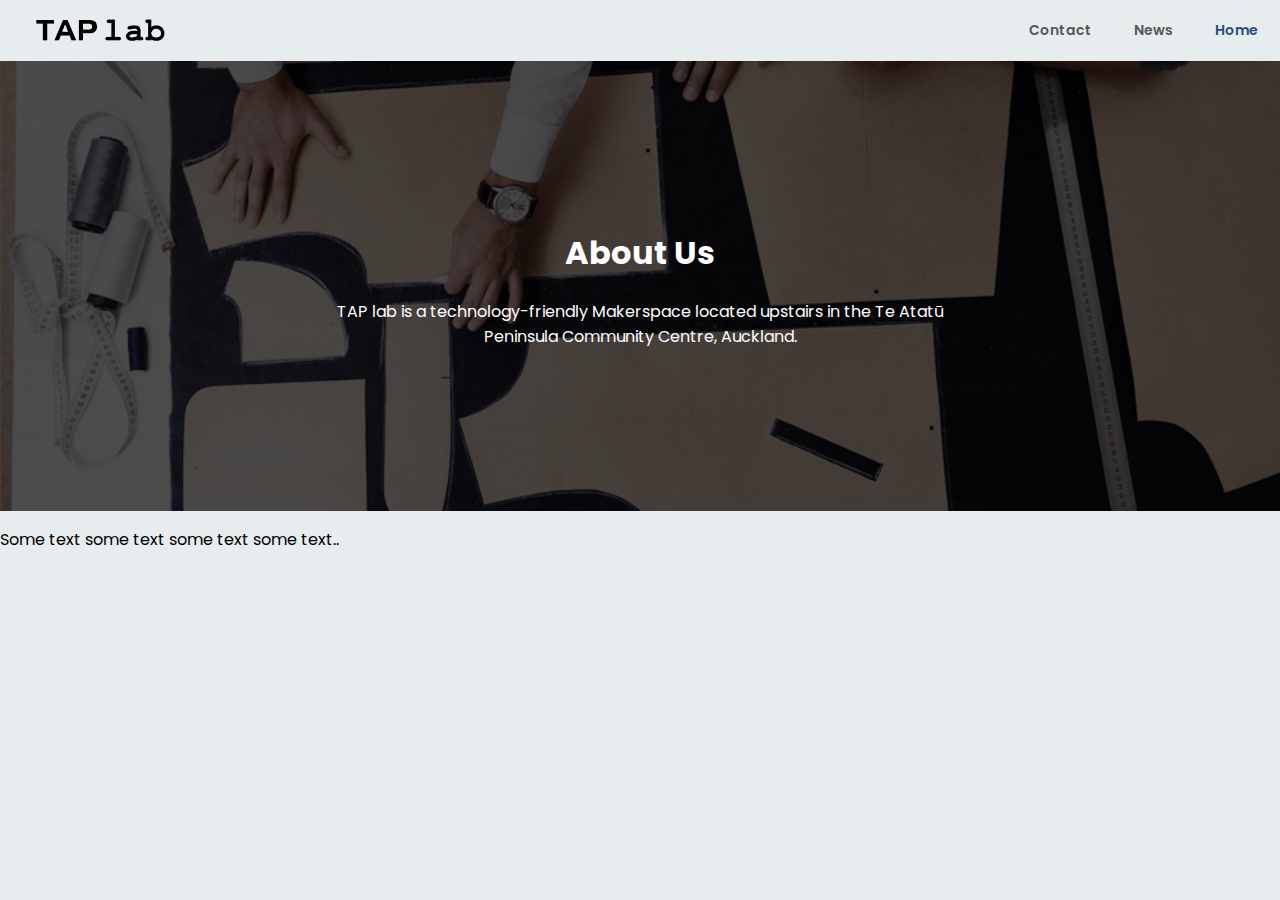
==== html/index.html @ 34ae373c "first" ====
<!DOCTYPE html>
<html>
    <head>
        <title>Tap lab</title>
        <link rel="icon" href="../src/favcon.ico">
        <link rel="stylesheet" href="../css/style.css">
        <link href='https://fonts.googleapis.com/css?family=Poppins' rel='stylesheet'>
    </head>
    
    <body>
        <div id="navbar">
            <a class="active" href="#aboutus">Home</a>
            <a href="#whatson">News</a>
            <a href="#contact">Contact</a>
            <img src="../src/logo.png" alt="logo">
        </div>

        <div class="hero-image">
            <div class="hero-text">
                <h1>About Us</h1>
                <p>TAP lab is a technology-friendly Makerspace located upstairs in the 
                    Te Atatū Peninsula Community Centre, Auckland.</p>
            </div>
        </div>
          
        <div class="main">
            <p>Some text some text some text some text..</p>
        </div>
    </body>
</html>
---- css/style.css ----
:root {
  --white: #E7ECEF;
  --lightBlue: #A3CEF1;
  --blue: #6096BA;
  --darkBlue: #274C77;
  --lightGrey: #8B8C89;
  --grey: #565754;
  --black: #0e0e2f;
}

body {
  background-color: var(--white);
  margin: 0px;
  font-family: 'Poppins';
}

#navbar {
  overflow: hidden;
  background-color: var(--white);
}

#navbar img {
  float: left;
  height: 30px;

  padding-top: 15px;
  padding-bottom: 15px;
  padding-left: 31px;
}

#navbar a {
  float: right;
  display: block;
  color: var(--grey);
  text-align: center;
  padding: 20px;
  padding-right: 22px;
  text-decoration: none;
  font-size: 14px;
  font-weight: 600;
}

#navbar a:hover {
  background-color: var(--white);
  color: var(--lightGrey);
}

#navbar a.active {
  background-color: var(--white);
  color: var(--darkBlue);
}

body, html {
  height: 100%;
}

  /* The hero image */
.hero-image {
  /* Use "linear-gradient" to add a darken background effect to the image (photographer.jpg). This will make the text easier to read */
  background-image: linear-gradient(rgba(0, 0, 0, 0.7), rgba(0, 0, 0, 0.7)), url("../src/pattern-making.png");

  /* Set a specific height */
  height: 50%;

  /* Position and center the image to scale nicely on all screens */
  background-position: center;
  background-repeat: no-repeat;
  background-size: cover;
  position: relative;
  padding-left: 30%;
  padding-right: 30%;
}

/* Place text in the middle of the image */
.hero-text {
  text-align: center;
  position: absolute;
  top: 50%;
  left: 50%;
  transform: translate(-50%, -50%);
  color: white;
}
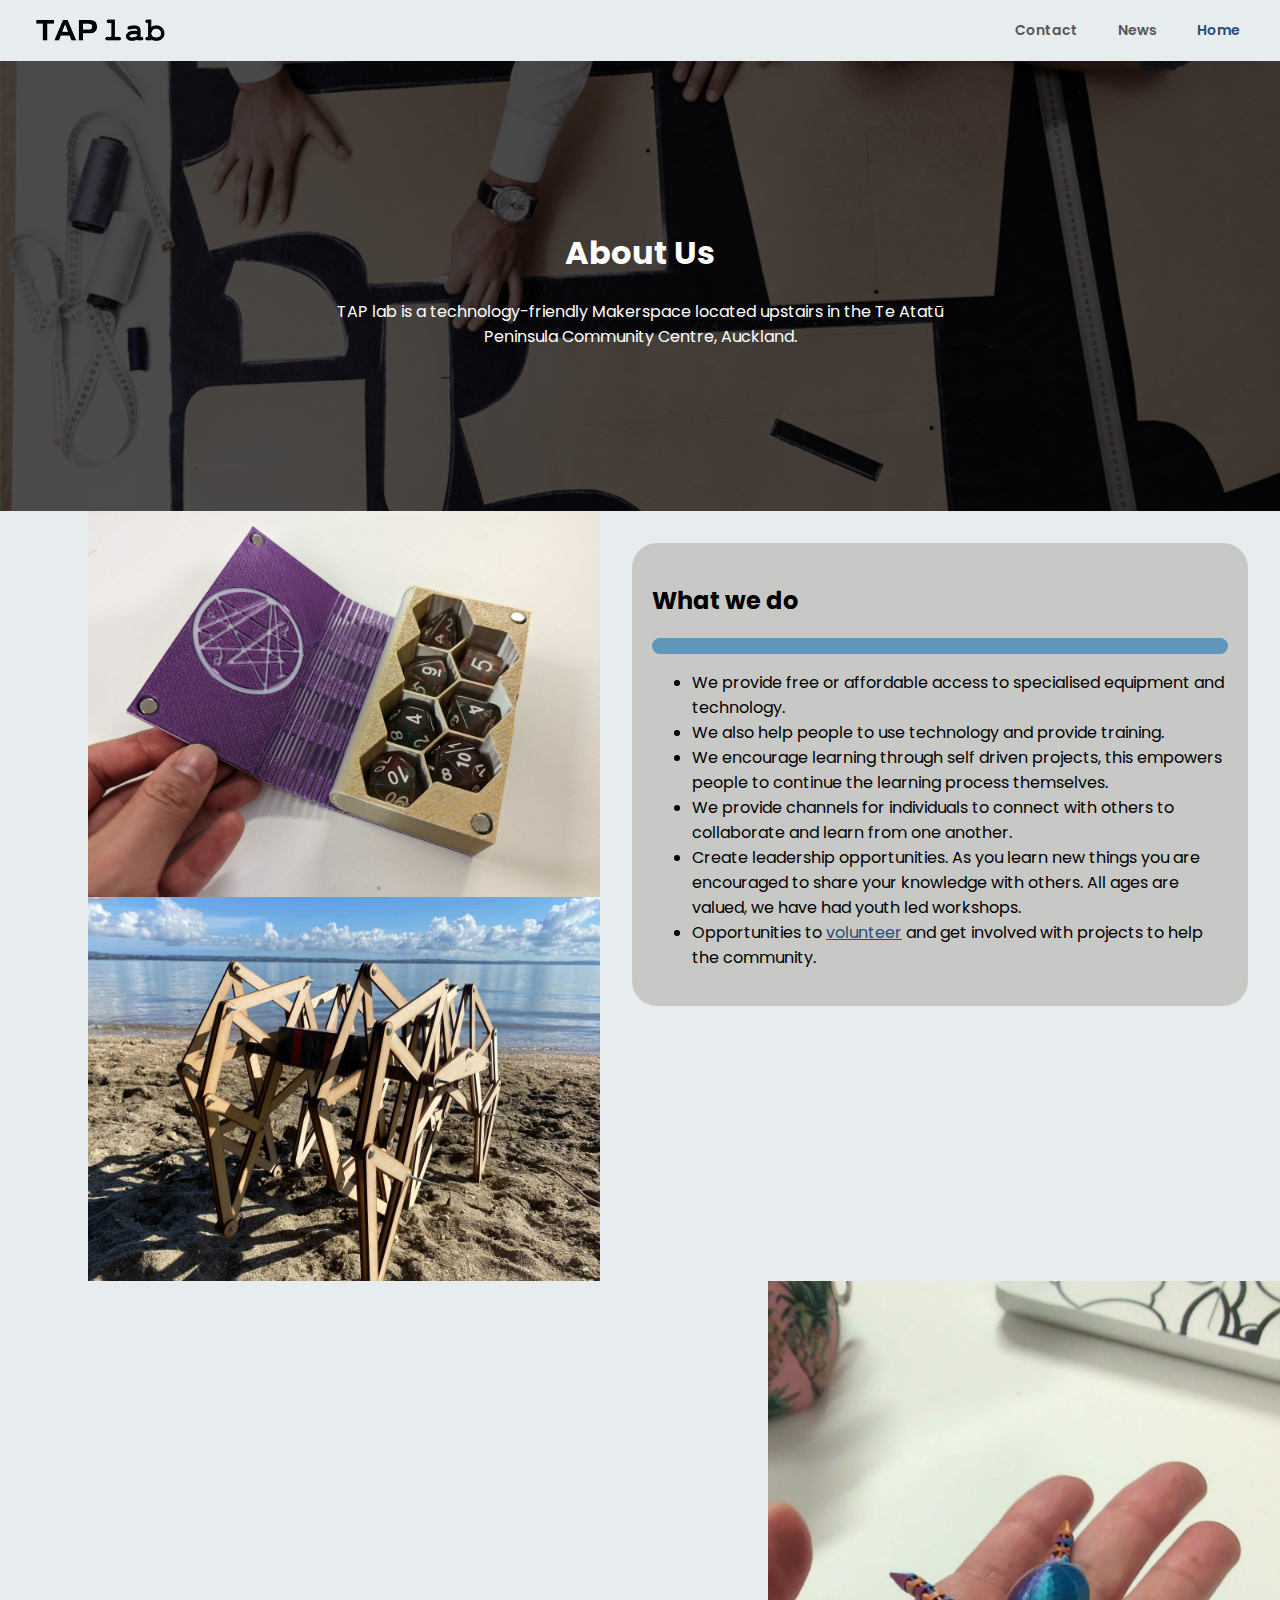
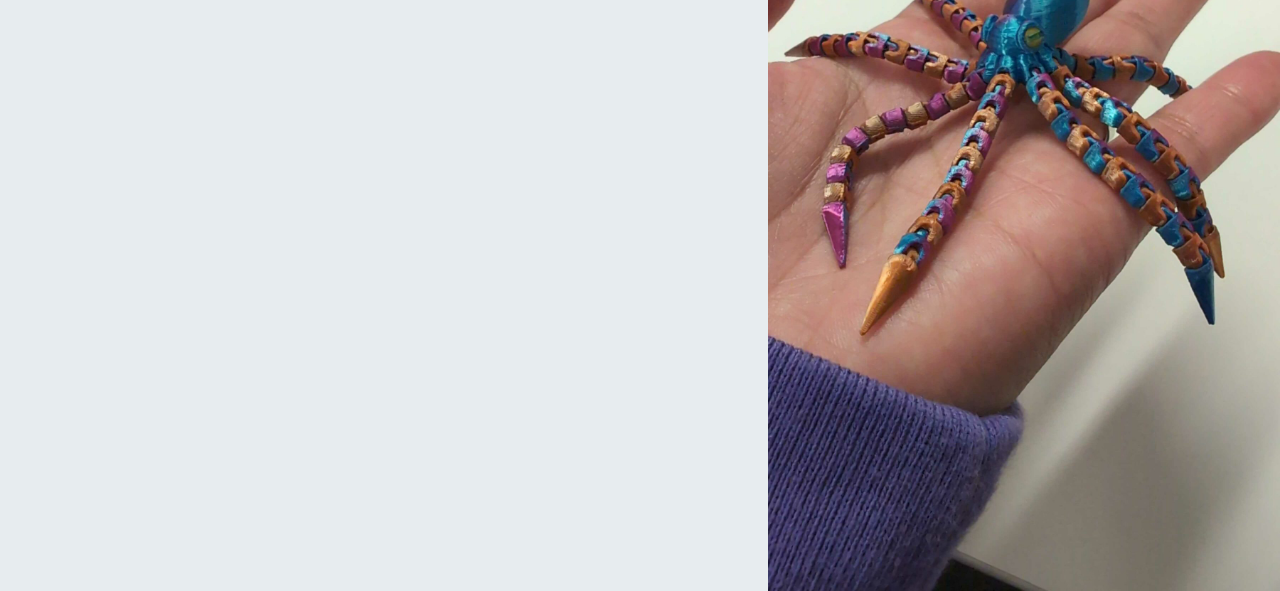
==== commit d822c0f7: "fixed" ====
--- a/html/index.html
+++ b/html/index.html
@@ -24,7 +24,24 @@
         </div>
           
         <div class="main">
-            <p>Some text some text some text some text..</p>
+            <div class="text">
+                <h2>What we do</h2>
+                <hr class="rounded">
+                <ul>
+                    <li>We provide free or affordable access to specialised equipment and technology.</li>
+                    <li>We also help people to use technology and provide training.</li>
+                    <li>We encourage learning through self driven projects, this empowers people to continue the learning process themselves.</li>
+                    <li>We provide channels for individuals to connect with others to collaborate and learn from one another.</li>
+                    <li>Create leadership opportunities. As you learn new things you are encouraged to share your knowledge with others. All ages are valued, we have had youth led workshops.</li>
+                    <li>Opportunities to <a class="link" href="https://www.taplab.nz/support-us/">volunteer</a> and get involved with projects to help the community.</li>
+                </ul>
+            </div>
+            <div class="image">
+                <img src="../src/Dice_Tray.jpg">
+                <img src="../src/Walking_Lazarcut.jpg">
+                <img src="../src/3d_printed.jpeg">
+            </div>
+            
         </div>
     </body>
 </html>--- a/css/style.css
+++ b/css/style.css
@@ -3,7 +3,7 @@
   --lightBlue: #A3CEF1;
   --blue: #6096BA;
   --darkBlue: #274C77;
-  --lightGrey: #8B8C89;
+  --lightGrey: #c8c9c6;
   --grey: #565754;
   --black: #0e0e2f;
 }
@@ -34,7 +34,8 @@
   color: var(--grey);
   text-align: center;
   padding: 20px;
-  padding-right: 22px;
+  padding-right: 40px;
+  padding-left: 0px;
   text-decoration: none;
   font-size: 14px;
   font-weight: 600;
@@ -79,4 +80,28 @@
   left: 50%;
   transform: translate(-50%, -50%);
   color: white;
+}
+
+hr.rounded {
+  border-color: var(--blue);
+  border-width: 8px;
+  border-style: solid;
+  border-radius: 8px;
+}
+.text {
+  float: right;
+  width: 45%;
+  background-color: var(--lightGrey);
+  padding: 20px;
+  border-radius: 25px;
+  margin: 2.5%;
+}
+
+.link {
+  color: var(--darkBlue);
+}
+
+.image img {
+  width: 40%;
+  float: right;
 }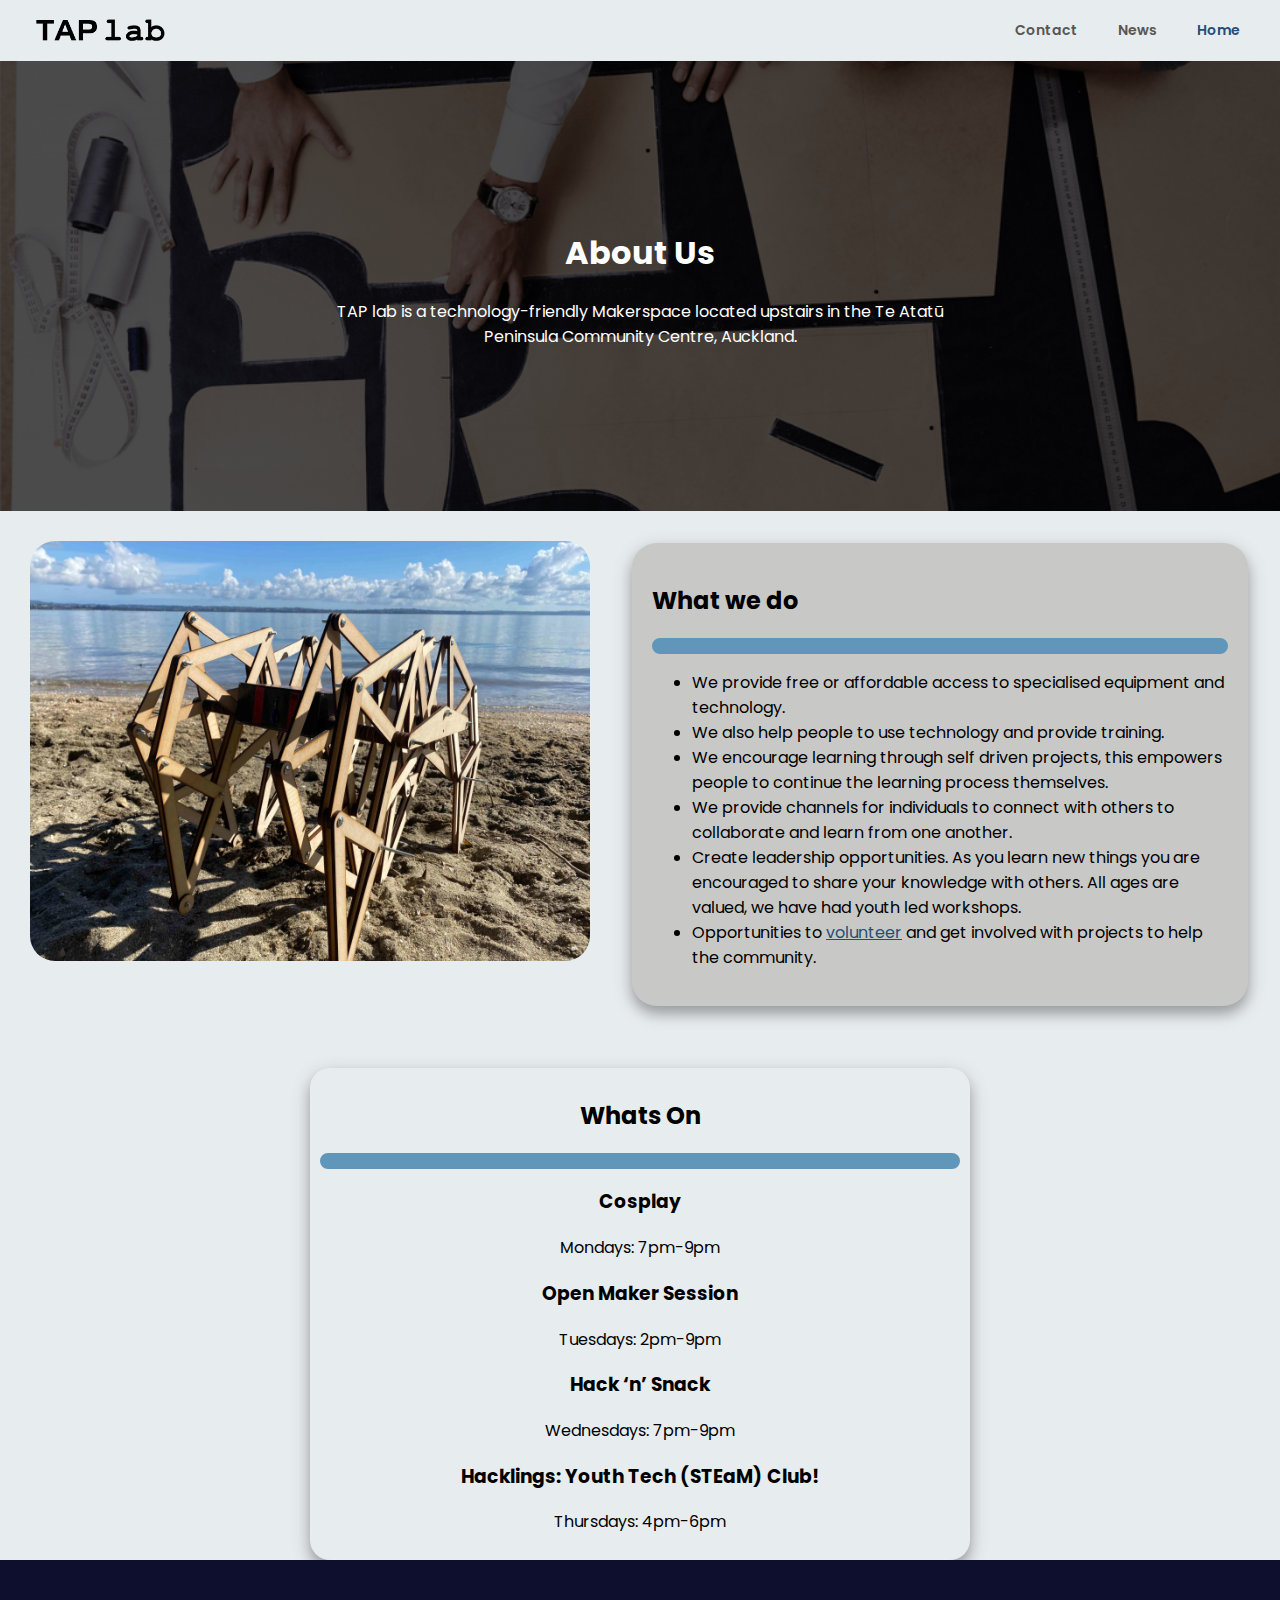
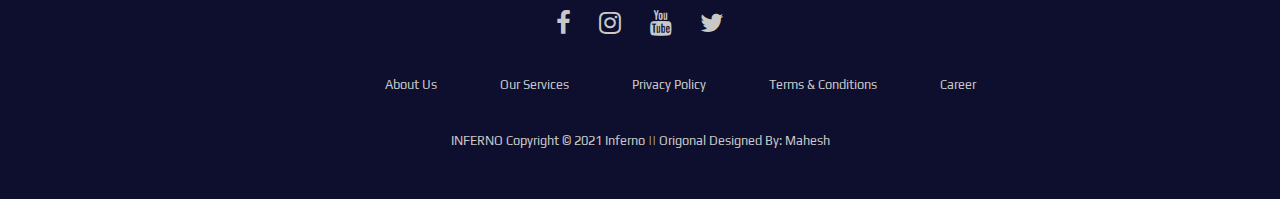
==== commit 88376bc7: "added footer" ====
--- a/html/index.html
+++ b/html/index.html
@@ -1,47 +1,103 @@
 <!DOCTYPE html>
 <html>
-    <head>
-        <title>Tap lab</title>
-        <link rel="icon" href="../src/favcon.ico">
-        <link rel="stylesheet" href="../css/style.css">
-        <link href='https://fonts.googleapis.com/css?family=Poppins' rel='stylesheet'>
-    </head>
-    
-    <body>
-        <div id="navbar">
-            <a class="active" href="#aboutus">Home</a>
-            <a href="#whatson">News</a>
-            <a href="#contact">Contact</a>
-            <img src="../src/logo.png" alt="logo">
+
+<head>
+    <title>Tap lab</title>
+    <link rel="icon" href="../src/favcon.ico">
+    <link rel="stylesheet" href="../css/style.css">
+    <link rel="stylesheet" href="../css/footer.css">
+    <link href='https://fonts.googleapis.com/css?family=Poppins' rel='stylesheet'>
+    <link rel="stylesheet" href="https://cdnjs.cloudflare.com/ajax/libs/font-awesome/4.7.0/css/font-awesome.min.css">
+    <link rel="preconnect" href="https://fonts.gstatic.com">
+    <link href="https://fonts.googleapis.com/css2?family=Fredoka+One&family=Play&display=swap" rel="stylesheet">
+
+</head>
+
+<body>
+    <div id="navbar">
+        <a class="active" href="#aboutus">Home</a>
+        <a href="#whatson">News</a>
+        <a href="#contact">Contact</a>
+        <img src="../src/logo.png" alt="logo">
+    </div>
+
+    <div class="hero-image">
+        <div class="hero-text">
+            <h1>About Us</h1>
+            <p>TAP lab is a technology-friendly Makerspace located upstairs in the
+                Te Atatū Peninsula Community Centre, Auckland.</p>
         </div>
+    </div>
 
-        <div class="hero-image">
-            <div class="hero-text">
-                <h1>About Us</h1>
-                <p>TAP lab is a technology-friendly Makerspace located upstairs in the 
-                    Te Atatū Peninsula Community Centre, Auckland.</p>
+    <div class="main">
+        <div class="text">
+            <h2>What we do</h2>
+            <hr class="rounded">
+            <ul>
+                <li>We provide free or affordable access to specialised equipment and technology.</li>
+                <li>We also help people to use technology and provide training.</li>
+                <li>We encourage learning through self driven projects, this empowers people to continue the learning
+                    process themselves.</li>
+                <li>We provide channels for individuals to connect with others to collaborate and learn from one
+                    another.</li>
+                <li>Create leadership opportunities. As you learn new things you are encouraged to share your knowledge
+                    with others. All ages are valued, we have had youth led workshops.</li>
+                <li>Opportunities to <a class="link" href="https://www.taplab.nz/support-us/">volunteer</a> and get
+                    involved with projects to help the community.</li>
+            </ul>
+        </div>
+        <img class="image" src="../src/Walking_Lazarcut.jpg">
+    </div>
+
+    <div class="table">
+        <h2>Whats On</h2>
+        <hr class="rounded">
+        <ul>
+            <li>
+                <h3>Cosplay</h3>
+                <p>Mondays: 7pm-9pm</p>
+            </li>
+            <li>
+                <h3>Open Maker Session</h3>
+                <p>Tuesdays: 2pm-9pm</p>
+            </li>
+            <li>
+                <h3>Hack ‘n’ Snack</h3>
+                <p>Wednesdays: 7pm-9pm</p>
+            </li>
+            <li>
+                <h3>Hacklings: Youth Tech (STEaM) Club!</h3>
+                <p>Thursdays: 4pm-6pm</p>
+            </li>
+        </ul>
+
+    </div>
+
+    <footer>
+        <div class="footer">
+            <div class="row">
+                <a href="#"><i class="fa fa-facebook"></i></a>
+                <a href="#"><i class="fa fa-instagram"></i></a>
+                <a href="#"><i class="fa fa-youtube"></i></a>
+                <a href="#"><i class="fa fa-twitter"></i></a>
+            </div>
+
+            <div class="row">
+                <ul>
+                    <li><a href="#">About Us</a></li>
+                    <li><a href="#">Our Services</a></li>
+                    <li><a href="#">Privacy Policy</a></li>
+                    <li><a href="#">Terms & Conditions</a></li>
+                    <li><a href="#">Career</a></li>
+                </ul>
+            </div>
+
+            <div class="row">
+                INFERNO Copyright © 2021 Inferno || Origonal Designed By: Mahesh
             </div>
         </div>
-          
-        <div class="main">
-            <div class="text">
-                <h2>What we do</h2>
-                <hr class="rounded">
-                <ul>
-                    <li>We provide free or affordable access to specialised equipment and technology.</li>
-                    <li>We also help people to use technology and provide training.</li>
-                    <li>We encourage learning through self driven projects, this empowers people to continue the learning process themselves.</li>
-                    <li>We provide channels for individuals to connect with others to collaborate and learn from one another.</li>
-                    <li>Create leadership opportunities. As you learn new things you are encouraged to share your knowledge with others. All ages are valued, we have had youth led workshops.</li>
-                    <li>Opportunities to <a class="link" href="https://www.taplab.nz/support-us/">volunteer</a> and get involved with projects to help the community.</li>
-                </ul>
-            </div>
-            <div class="image">
-                <img src="../src/Dice_Tray.jpg">
-                <img src="../src/Walking_Lazarcut.jpg">
-                <img src="../src/3d_printed.jpeg">
-            </div>
-            
-        </div>
-    </body>
+    </footer>
+
+</body>
+
 </html>--- a/css/style.css
+++ b/css/style.css
@@ -6,6 +6,10 @@
   --lightGrey: #c8c9c6;
   --grey: #565754;
   --black: #0e0e2f;
+}
+
+html {
+  height: 100%;
 }
 
 body {
@@ -88,6 +92,7 @@
   border-style: solid;
   border-radius: 8px;
 }
+
 .text {
   float: right;
   width: 45%;
@@ -95,13 +100,42 @@
   padding: 20px;
   border-radius: 25px;
   margin: 2.5%;
+  height: auto;
+  position: relative;
+  box-shadow: 0 8px 12px 0 rgba(0, 0, 0, 0.2), 0 6px 20px 0 rgba(0, 0, 0, 0.19);
 }
 
 .link {
   color: var(--darkBlue);
 }
 
-.image img {
-  width: 40%;
-  float: right;
+.main{
+  overflow: auto;
+}
+
+.image {
+  float: left;
+  width: calc(50% - 80px);
+  margin: 10px;
+  border-radius: 25px;
+  margin-top: 30px;
+  margin-left: 30px;
+  overflow: hidden;
+  height: 100%;
+}
+
+.table {
+  margin: auto;
+  width: 50%;
+  padding: 10px;
+  text-align: center;
+  box-shadow: 0 8px 12px 0 rgba(0, 0, 0, 0.2), 0 6px 20px 0 rgba(0, 0, 0, 0.19);
+  border-radius: 20px;
+  margin-top: 30px;
+}
+
+.table ul{
+  list-style-type: none;
+  padding: 0px;
+  margin: 0px;
 }--- a/css/footer.css
+++ b/css/footer.css
@@ -0,0 +1,70 @@
+:root {
+    --white: #E7ECEF;
+    --lightBlue: #A3CEF1;
+    --blue: #6096BA;
+    --darkBlue: #274C77;
+    --lightGrey: #c8c9c6;
+    --grey: #565754;
+    --black: #0e0e2f;
+}
+  
+  body {
+    margin: 0;
+    overflow-x: hidden;
+}
+
+.footer {
+    background: var(--black);
+    padding: 30px 0px;
+    font-family: 'Play', sans-serif;
+    text-align: center;
+}
+
+.footer .row {
+    width: 100%;
+    margin: 1% 0%;
+    padding: 0.6% 0%;
+    color: var(--lightGrey);
+    font-size: 0.8em;
+}
+
+.footer .row a {
+    text-decoration: none;
+    color: var(--lightGrey);
+    transition: 0.5s;
+}
+
+.footer .row a:hover {
+    color: var(--white);
+}
+
+.footer .row ul {
+    width: 100%;
+}
+
+.footer .row ul li {
+    display: inline-block;
+    margin: 0px 30px;
+}
+
+.footer .row a i {
+    font-size: 2em;
+    margin: 0% 1%;
+}
+
+@media (max-width:720px) {
+    .footer {
+        text-align: left;
+        padding: 5%;
+    }
+
+    .footer .row ul li {
+        display: block;
+        margin: 10px 0px;
+        text-align: left;
+    }
+
+    .footer .row a i {
+        margin: 0% 3%;
+    }
+}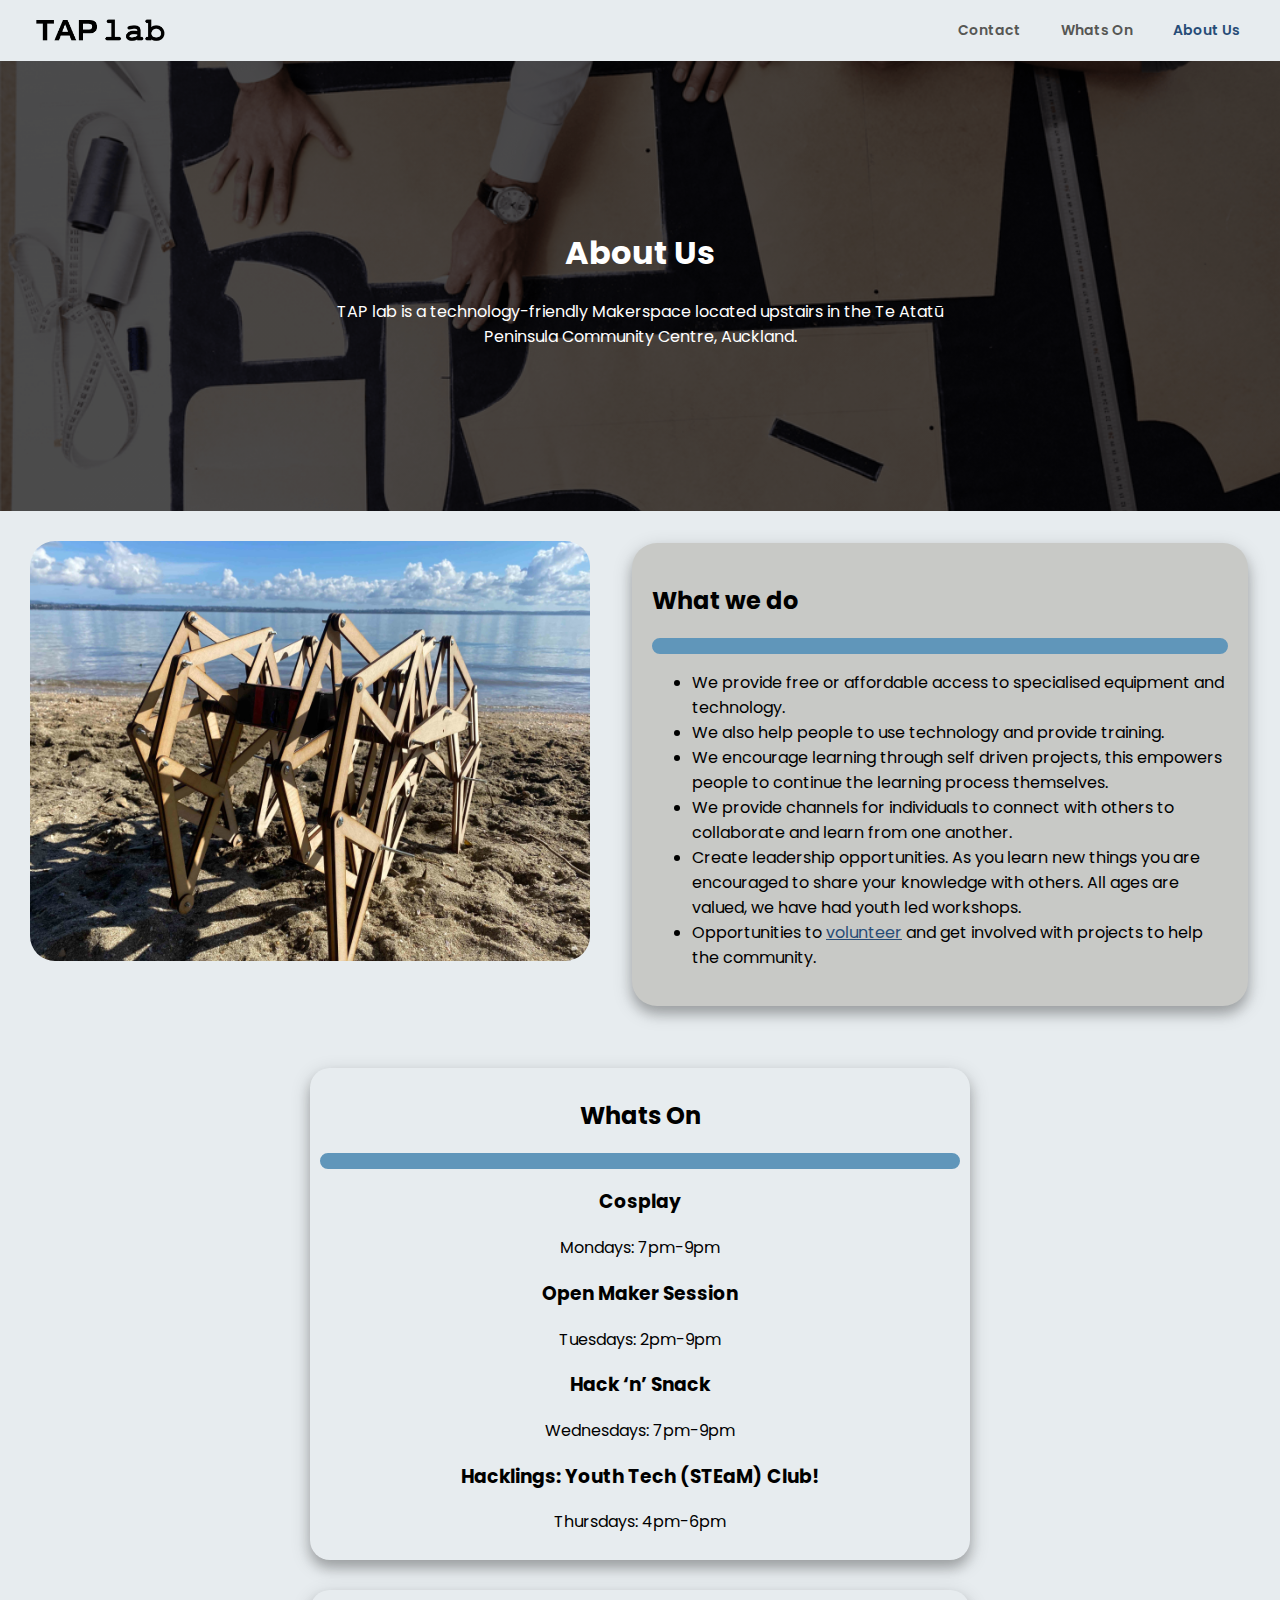
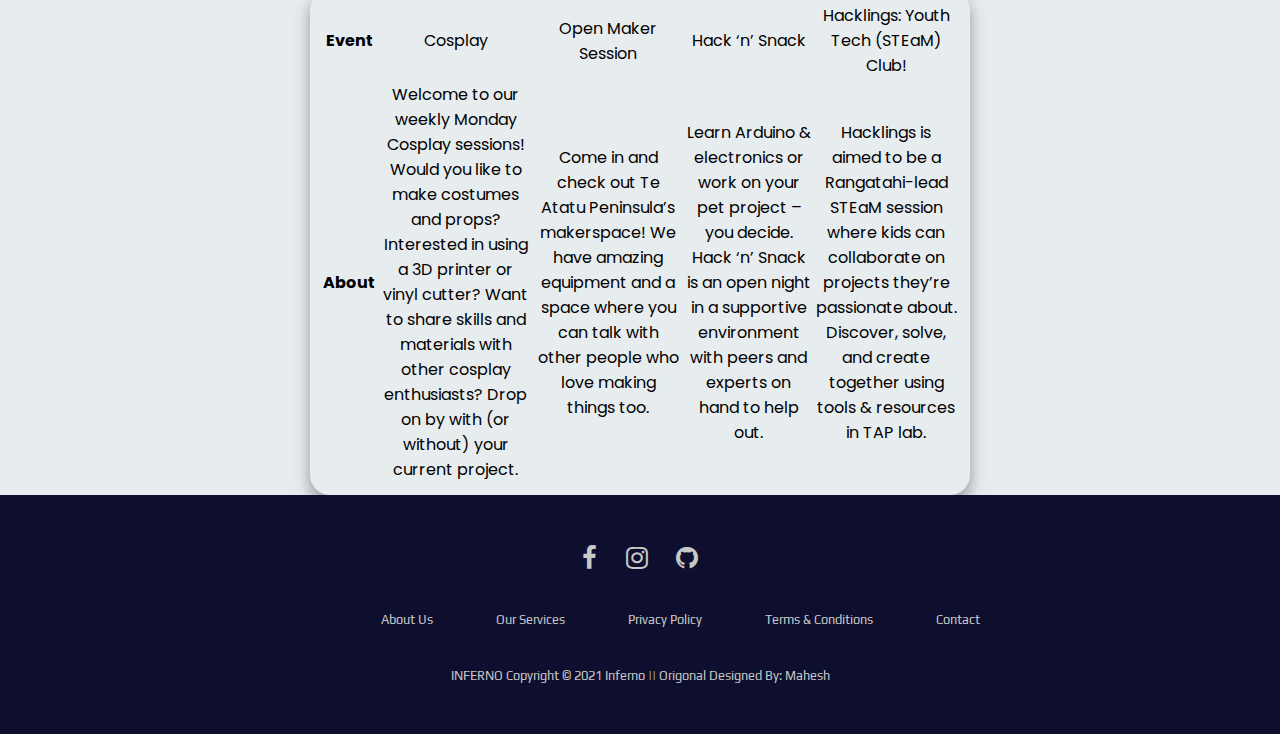
==== commit 0db6b7d3: "update" ====
--- a/html/index.html
+++ b/html/index.html
@@ -15,9 +15,9 @@
 
 <body>
     <div id="navbar">
-        <a class="active" href="#aboutus">Home</a>
-        <a href="#whatson">News</a>
-        <a href="#contact">Contact</a>
+        <a class="active" href="#aboutus">About Us</a>
+        <a href="gallary.html">Whats On</a>
+        <a href="https://www.taplab.nz/contact-us/" target="_blank">Contact</a>
         <img src="../src/logo.png" alt="logo">
     </div>
 
@@ -42,7 +42,7 @@
                     another.</li>
                 <li>Create leadership opportunities. As you learn new things you are encouraged to share your knowledge
                     with others. All ages are valued, we have had youth led workshops.</li>
-                <li>Opportunities to <a class="link" href="https://www.taplab.nz/support-us/">volunteer</a> and get
+                <li>Opportunities to <a class="link" target="_blank" href="https://www.taplab.nz/support-us/">volunteer</a> and get
                     involved with projects to help the community.</li>
             </ul>
         </div>
@@ -70,16 +70,37 @@
                 <p>Thursdays: 4pm-6pm</p>
             </li>
         </ul>
+    </div>
 
+    <div class="table">
+        <table>
+            <tr>
+                <th>Event</th>
+                <td>Cosplay</td>
+                <td>Open Maker Session</td>
+                <td>Hack ‘n’ Snack</td>
+                <td>Hacklings: Youth Tech (STEaM) Club!</td>
+            </tr>
+            <tr>
+                <th>About</th>
+                <td>Welcome to our weekly Monday Cosplay sessions! <br>
+
+                    Would you like to make costumes and props? Interested in using a 3D printer or vinyl cutter? Want to share skills and materials with other cosplay enthusiasts? Drop on by with (or without) your current project.</td>
+                <td>Come in and check out Te Atatu Peninsula’s makerspace! We have amazing equipment and a space where you can talk with other people who love making things too.</td>
+                <td>Learn Arduino & electronics or work on your pet project – you decide.<br>
+
+                    Hack ‘n’ Snack is an open night in a supportive environment with peers and experts on hand to help out.</td>
+                <td>Hacklings is aimed to be a Rangatahi-lead STEaM session where kids can collaborate on projects they’re passionate about. Discover, solve, and create together using tools & resources in TAP lab.</td>
+            </tr>
+        </table>
     </div>
 
     <footer>
         <div class="footer">
             <div class="row">
-                <a href="#"><i class="fa fa-facebook"></i></a>
-                <a href="#"><i class="fa fa-instagram"></i></a>
-                <a href="#"><i class="fa fa-youtube"></i></a>
-                <a href="#"><i class="fa fa-twitter"></i></a>
+                <a href="https://www.facebook.com/TAPlab.NZ"><i class="fa fa-facebook"></i></a>
+                <a href="https://www.instagram.com/taplabmakers/"><i class="fa fa-instagram"></i></a>
+                <a href="https://github.com/1StNiRoM/Website-School/tree/test"><i class="fa fa-github"></i></a>
             </div>
 
             <div class="row">
@@ -88,7 +109,7 @@
                     <li><a href="#">Our Services</a></li>
                     <li><a href="#">Privacy Policy</a></li>
                     <li><a href="#">Terms & Conditions</a></li>
-                    <li><a href="#">Career</a></li>
+                    <li><a href="https://www.taplab.nz/contact-us/" target="_blank">Contact</a></li>
                 </ul>
             </div>
 
@@ -97,7 +118,6 @@
             </div>
         </div>
     </footer>
-
 </body>
 
 </html>